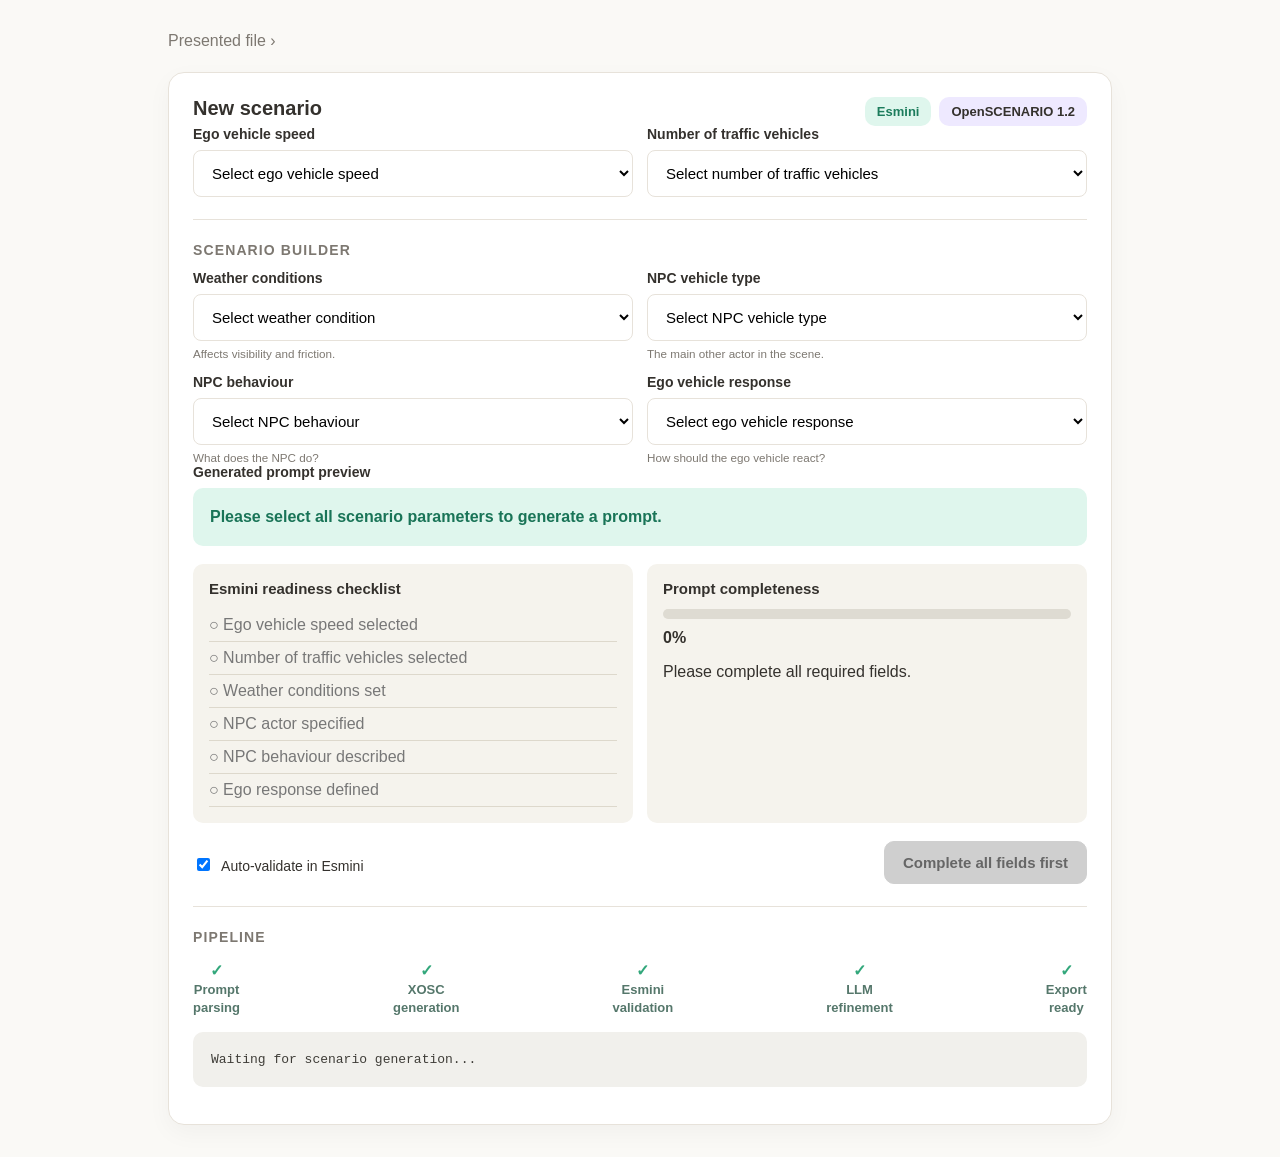
==== 02_Frontend_Code/narrative-xai-prototype/frontend/index.html @ abf3218c "Initial clean backup before Claude changes" ====
<!DOCTYPE html>
<html lang="en">
<head>
  <meta charset="UTF-8" />
  <meta name="viewport" content="width=device-width, initial-scale=1.0" />
  <title>Narrative XAI Driving Scenario Prototype</title>
  <link rel="stylesheet" href="style.css" />
</head>
<body>
  <main class="page">
    <div class="breadcrumb">Presented file ›</div>

    <section class="card">
      <div class="header-row">
        <h1>New scenario</h1>
        <div class="badges"><span>Esmini</span><span>OpenSCENARIO 1.2</span></div>
      </div>

      <div class="grid two">
        <label>Ego vehicle speed
          <select id="egoSpeed">
	    <option value="" selected disabled>Select ego vehicle speed</option>
            <option value="30">30 km/h</option>
            <option value="50">50 km/h</option>
            <option value="80">80 km/h</option>
            <option value="100">100 km/h</option>
          </select>
        </label>
        <label>Number of traffic vehicles
          <select id="trafficVehicles">
	    <option value="" selected disabled>Select number of traffic vehicles</option>
            <option value="1">1</option>
            <option value="2">2</option>
            <option value="3">3</option>
          </select>
        </label>
      </div>

      <hr />
      <h2>Scenario builder</h2>

      <div class="grid two">
        <label>Weather conditions
          <select id="weather">
	    <option value="" selected disabled>Select weather condition</option>
            <option value="rain">rain</option>
            <option value="clear">clear</option>
            <option value="fog">fog</option>
            <option value="snow">snow</option>
          </select>
          <small>Affects visibility and friction.</small>
        </label>
        <label>NPC vehicle type
          <select id="npcType">
	    <option value="" selected disabled>Select NPC vehicle type</option>
            <option value="fast car">a fast car</option>
            <option value="truck">a truck</option>
            <option value="pedestrian">a pedestrian</option>
            <option value="cyclist">a cyclist</option>
          </select>
          <small>The main other actor in the scene.</small>
        </label>
        <label>NPC behaviour
          <select id="npcBehavior">
	    <option value="" selected disabled>Select NPC behaviour</option>
            <option value="brakes suddenly">brakes suddenly</option>
            <option value="changes lane suddenly">changes lane suddenly</option>
            <option value="crosses the road">crosses the road</option>
            <option value="cuts in front of ego">cuts in front of ego</option>
          </select>
          <small>What does the NPC do?</small>
        </label>
        <label>Ego vehicle response
          <select id="egoResponse">
	    <option value="" selected disabled>Select ego vehicle response</option>
            <option value="steers to avoid">steers to avoid</option>
            <option value="brakes immediately">brakes immediately</option>
            <option value="slows down">slows down</option>
            <option value="keeps lane and reduces speed">keeps lane and reduces speed</option>
          </select>
          <small>How should the ego vehicle react?</small>
        </label>
      </div>

      <label>Generated prompt preview</label>
      <div id="promptPreview" class="prompt-box"></div>

      <div class="grid two status-grid">
        <div class="panel">
          <h3>Esmini readiness checklist</h3>
          <ul id="checklist"></ul>
        </div>
        <div class="panel">
          <h3>Prompt completeness</h3>
          <div class="progress"><div id="progressBar"></div></div>
          <strong id="progressText">0%</strong>
          <p id="progressMessage">Please complete all required fields.</p>
        </div>
      </div>

      <div class="action-row">
        <label class="checkbox"><input id="autoValidate" type="checkbox" checked /> Auto-validate in Esmini</label>
        <button id="generateBtn" disabled>Complete all fields first</button>
      </div>

      <hr />
      <h2>Pipeline</h2>
      <div class="pipeline">
        <div>✓<br><span>Prompt<br>parsing</span></div>
        <div>✓<br><span>XOSC<br>generation</span></div>
        <div>✓<br><span>Esmini<br>validation</span></div>
        <div>✓<br><span>LLM<br>refinement</span></div>
        <div>✓<br><span>Export<br>ready</span></div>
      </div>
      <pre id="logBox" class="log">Waiting for scenario generation...</pre>
    </section>

    <section id="resultCard" class="card hidden">
      <div class="header-row">
        <div>
          <h1 id="fileName">scenario_v1.xosc</h1>
          <p id="fileMeta">Generated just now</p>
        </div>
        <div class="badges"><span class="valid">Valid</span><span>Iteration 1</span></div>
      </div>
      <pre id="xmlPreview" class="code"></pre>
      <label>Refine with a follow-up prompt</label>
      <div class="refine-row">
        <input id="refineText" placeholder="e.g. Make the car merge more aggressively..." />
        <button id="refineBtn">Refine</button>
      </div>
      <div class="button-row">
        <button id="improveBtn">Improve actor behavior ↗</button>
        <button id="compareBtn">Compare versions</button>
        <button id="exportBtn">Export XOSC</button>
        <button id="runBtn">Run in esmini</button>
      </div>
      <button class="secondary" onclick="window.scrollTo({top:0,behavior:'smooth'})">← Start new scenario</button>
    </section>
  </main>
  <script src="app.js"></script>
</body>
</html>
---- 02_Frontend_Code/narrative-xai-prototype/frontend/style.css ----
:root {
  --bg: #faf9f6;
  --card: #ffffff;
  --line: #e7e2da;
  --text: #34312d;
  --muted: #7d7871;
  --green: #32a77b;
  --green-soft: #dff6ed;
  --purple-soft: #eee9ff;
}
* { box-sizing: border-box; }
body { margin: 0; font-family: Inter, Arial, sans-serif; background: var(--bg); color: var(--text); }
.page { max-width: 980px; margin: 32px auto; padding: 0 18px; }
.breadcrumb { color: var(--muted); margin-bottom: 22px; }
.card { background: var(--card); border: 1px solid var(--line); border-radius: 16px; padding: 24px; margin-bottom: 22px; box-shadow: 0 8px 24px rgba(0,0,0,.04); }
.header-row { display:flex; align-items:center; justify-content:space-between; gap: 16px; }
h1 { font-size: 20px; margin: 0 0 6px; }
h2 { text-transform: uppercase; font-size: 14px; letter-spacing: .08em; color: var(--muted); margin-top: 16px; }
h3 { margin: 0 0 12px; font-size: 15px; }
.badges span { display:inline-block; margin-left: 8px; padding: 7px 12px; border-radius: 10px; background: var(--purple-soft); font-weight: 700; font-size: 13px; }
.badges span:first-child { background: var(--green-soft); color: #1c7c5c; }
.badges .valid { background: #e8f5d9; color:#4f8f20; }
.grid { display: grid; gap: 14px; }
.two { grid-template-columns: repeat(2, 1fr); }
label { display:block; font-weight: 700; font-size: 14px; }
select, input { width:100%; margin-top: 8px; padding: 13px 14px; border: 1px solid var(--line); border-radius: 8px; font-size: 15px; background: white; }
small { display:block; color: var(--muted); margin-top: 6px; font-weight: 500; }
hr { border: none; border-top: 1px solid var(--line); margin: 22px 0; }
.prompt-box { margin-top: 8px; background: var(--green-soft); border-radius: 10px; color: #197457; padding: 17px; font-weight: 700; line-height: 1.5; }
.status-grid { margin: 18px 0; }
.panel { background: #f5f3ed; border-radius: 10px; padding: 16px; }
ul { margin: 0; padding: 0; list-style: none; }
li { padding: 7px 0; border-bottom: 1px solid #ddd8cc; }

.progress { height: 10px; border-radius: 12px; background: #dedbd2; overflow: hidden; margin: 10px 0; }
.progress div { height:100%; width:100%; background: var(--green); }
.action-row, .button-row, .refine-row { display:flex; gap: 12px; align-items:center; flex-wrap: wrap; }
.action-row { justify-content: space-between; }
.checkbox { font-weight: 500; }
.checkbox input { width: auto; margin-right: 8px; }
button { border: 1px solid var(--line); background: white; border-radius: 10px; padding: 12px 18px; font-size: 15px; cursor: pointer; font-weight: 700; }
button:hover { border-color: var(--green); }

.pipeline { display:flex; justify-content:space-between; text-align:center; color: var(--green); font-weight: 800; margin: 16px 0; }
.pipeline span { color: #55776b; font-size: 13px; font-weight: 700; }
.log, .code { background: #f1f0ec; border-radius: 10px; padding: 18px; overflow:auto; line-height: 1.5; color: #3f3d38; }
.code { min-height: 280px; }
.refine-row input { flex: 1; min-width: 220px; }
.hidden { display:none; }
.secondary { margin-top: 16px; }
@media (max-width: 760px) { .two { grid-template-columns: 1fr; } .header-row, .action-row { align-items:flex-start; flex-direction:column; } }
#generateBtn {
  background: var(--text);
  color: white;
  cursor: pointer;
}

#generateBtn:disabled {
  background: #cfcfcf;
  color: #666;
  cursor: not-allowed;
  border-color: #cfcfcf;
}

#generateBtn:disabled:hover {
  border-color: #cfcfcf;
}

#runBtn {
  background: var(--text);
  color: white;
}

#checklist li.done {
  color: #0b7a4b;
}

#checklist li.pending {
  color: #777;
}
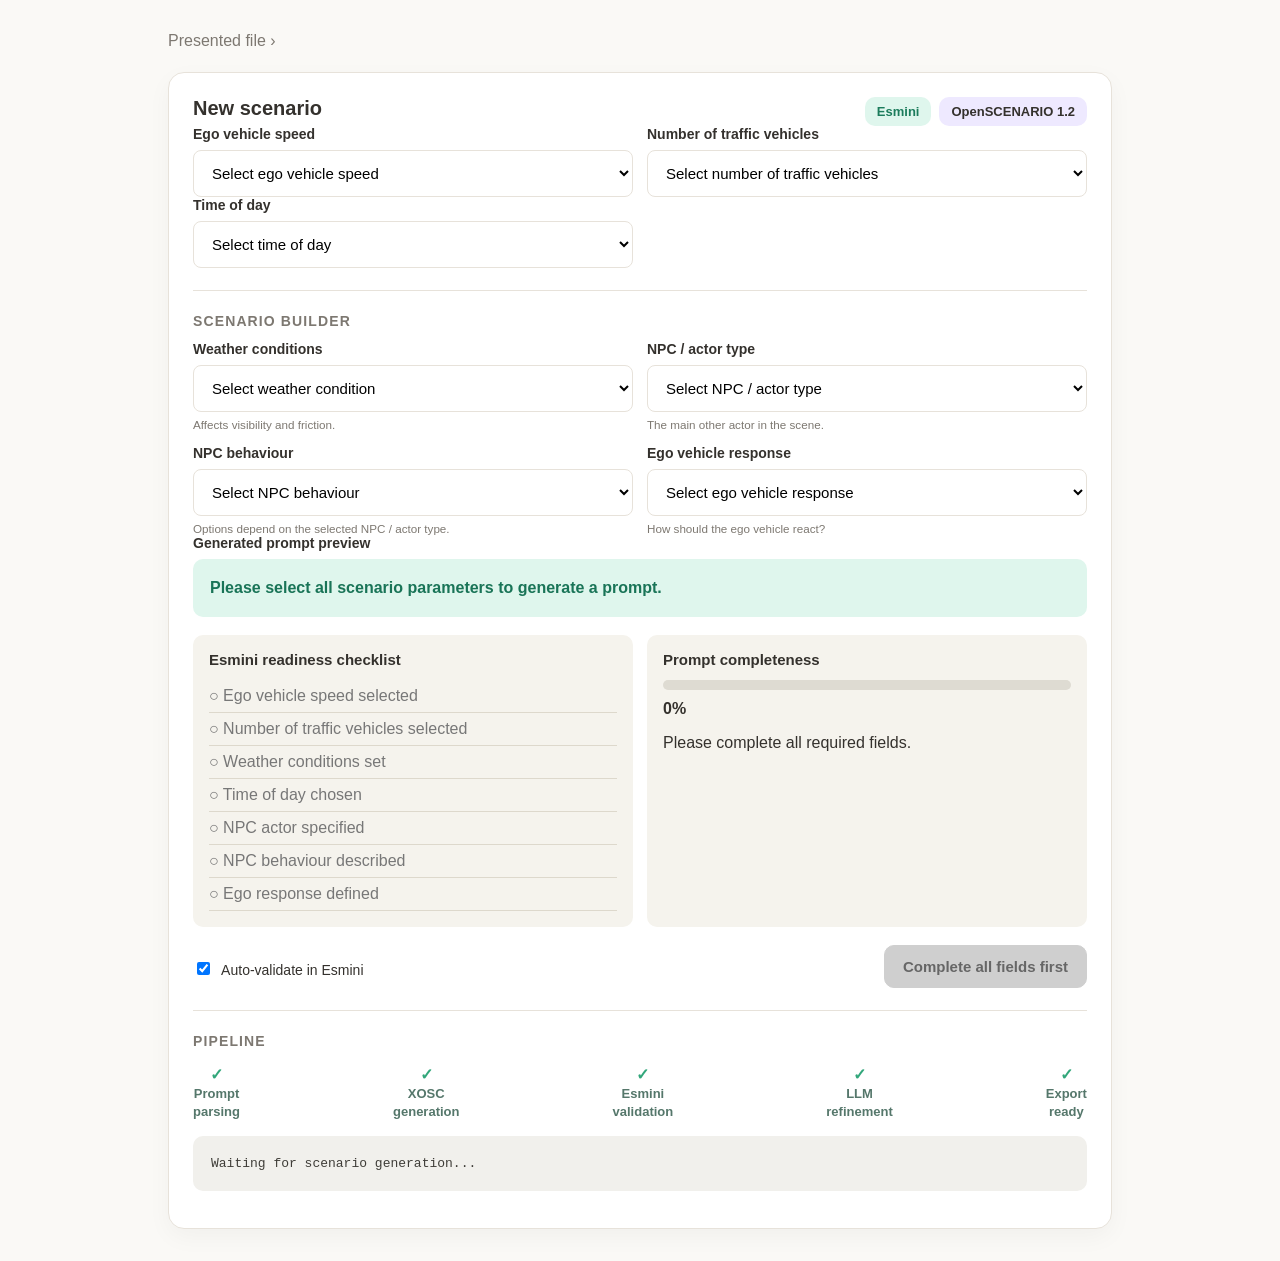
==== commit 36d85855: "Improve scenario generation and esmini integration" ====
--- a/02_Frontend_Code/narrative-xai-prototype/frontend/index.html
+++ b/02_Frontend_Code/narrative-xai-prototype/frontend/index.html
@@ -29,9 +29,19 @@
         <label>Number of traffic vehicles
           <select id="trafficVehicles">
 	    <option value="" selected disabled>Select number of traffic vehicles</option>
+            <option value="0">None (0)</option>
             <option value="1">1</option>
             <option value="2">2</option>
             <option value="3">3</option>
+          </select>
+        </label>
+      </div>
+      <div class="grid two">
+        <label>Time of day
+          <select id="timeOfDay">
+            <option value="" selected disabled>Select time of day</option>
+            <option value="Day">Day</option>
+            <option value="Night">Night</option>
           </select>
         </label>
       </div>
@@ -43,32 +53,28 @@
         <label>Weather conditions
           <select id="weather">
 	    <option value="" selected disabled>Select weather condition</option>
+            <option value="clear">clear</option>
             <option value="rain">rain</option>
-            <option value="clear">clear</option>
             <option value="fog">fog</option>
             <option value="snow">snow</option>
           </select>
           <small>Affects visibility and friction.</small>
         </label>
-        <label>NPC vehicle type
+        <label>NPC / actor type
           <select id="npcType">
-	    <option value="" selected disabled>Select NPC vehicle type</option>
-            <option value="fast car">a fast car</option>
-            <option value="truck">a truck</option>
-            <option value="pedestrian">a pedestrian</option>
-            <option value="cyclist">a cyclist</option>
+	    <option value="" selected disabled>Select NPC / actor type</option>
+            <option value="car">car</option>
+            <option value="truck">truck</option>
+            <option value="pedestrian">pedestrian</option>
+            <option value="cyclist">cyclist</option>
           </select>
           <small>The main other actor in the scene.</small>
         </label>
         <label>NPC behaviour
           <select id="npcBehavior">
-	    <option value="" selected disabled>Select NPC behaviour</option>
-            <option value="brakes suddenly">brakes suddenly</option>
-            <option value="changes lane suddenly">changes lane suddenly</option>
-            <option value="crosses the road">crosses the road</option>
-            <option value="cuts in front of ego">cuts in front of ego</option>
+	    <option value="" selected disabled>Select NPC / actor type first</option>
           </select>
-          <small>What does the NPC do?</small>
+          <small>Options depend on the selected NPC / actor type.</small>
         </label>
         <label>Ego vehicle response
           <select id="egoResponse">
@@ -118,10 +124,10 @@
     <section id="resultCard" class="card hidden">
       <div class="header-row">
         <div>
-          <h1 id="fileName">scenario_v1.xosc</h1>
+          <h1><a id="fileLink" href="#" target="_blank">scenario_v1.xosc</a></h1>
           <p id="fileMeta">Generated just now</p>
         </div>
-        <div class="badges"><span class="valid">Valid</span><span>Iteration 1</span></div>
+        <div class="badges"><span class="valid">Valid</span><span>Latest scenario</span></div>
       </div>
       <pre id="xmlPreview" class="code"></pre>
       <label>Refine with a follow-up prompt</label>
--- a/02_Frontend_Code/narrative-xai-prototype/frontend/style.css
+++ b/02_Frontend_Code/narrative-xai-prototype/frontend/style.css
@@ -44,7 +44,7 @@
 .pipeline { display:flex; justify-content:space-between; text-align:center; color: var(--green); font-weight: 800; margin: 16px 0; }
 .pipeline span { color: #55776b; font-size: 13px; font-weight: 700; }
 .log, .code { background: #f1f0ec; border-radius: 10px; padding: 18px; overflow:auto; line-height: 1.5; color: #3f3d38; }
-.code { min-height: 280px; }
+.code { min-height: 280px; max-height: 420px; overflow-y: auto; overflow-x: auto; }
 .refine-row input { flex: 1; min-width: 220px; }
 .hidden { display:none; }
 .secondary { margin-top: 16px; }
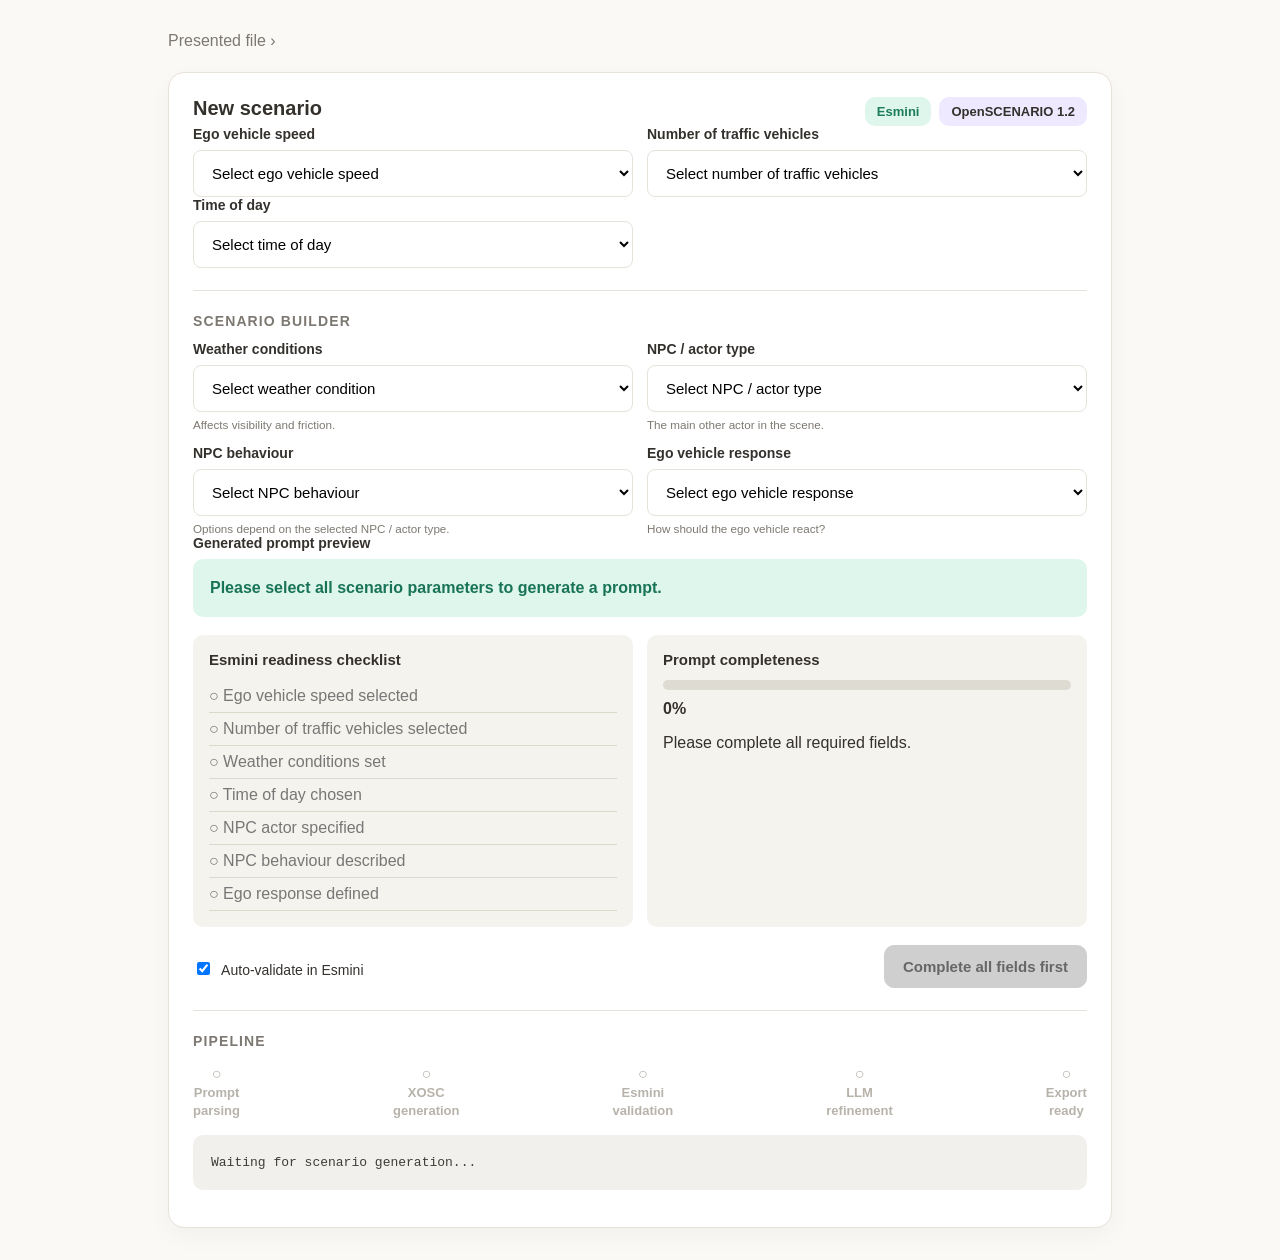
==== commit 810f7e75: "Structured refine system prompt + honest pipeline status indicator - llm_refine.py: rewrite the LLM " ====
--- a/02_Frontend_Code/narrative-xai-prototype/frontend/index.html
+++ b/02_Frontend_Code/narrative-xai-prototype/frontend/index.html
@@ -112,11 +112,11 @@
       <hr />
       <h2>Pipeline</h2>
       <div class="pipeline">
-        <div>✓<br><span>Prompt<br>parsing</span></div>
-        <div>✓<br><span>XOSC<br>generation</span></div>
-        <div>✓<br><span>Esmini<br>validation</span></div>
-        <div>✓<br><span>LLM<br>refinement</span></div>
-        <div>✓<br><span>Export<br>ready</span></div>
+        <div id="pl-parse" class="pending"><b>○</b><br><span>Prompt<br>parsing</span></div>
+        <div id="pl-generate" class="pending"><b>○</b><br><span>XOSC<br>generation</span></div>
+        <div id="pl-validate" class="pending"><b>○</b><br><span>Esmini<br>validation</span></div>
+        <div id="pl-refine" class="pending"><b>○</b><br><span>LLM<br>refinement</span></div>
+        <div id="pl-export" class="pending"><b>○</b><br><span>Export<br>ready</span></div>
       </div>
       <pre id="logBox" class="log">Waiting for scenario generation...</pre>
     </section>
@@ -141,7 +141,20 @@
         <button id="exportBtn">Export XOSC</button>
         <button id="runBtn">Run in esmini</button>
       </div>
-      <button class="secondary" onclick="window.scrollTo({top:0,behavior:'smooth'})">← Start new scenario</button>
+      <div id="comparePanel" class="panel hidden">
+        <h3>Compare scenarios</h3>
+        <div class="grid two">
+          <label>Version A
+            <select id="compareA"></select>
+          </label>
+          <label>Version B
+            <select id="compareB"></select>
+          </label>
+        </div>
+        <table id="compareTable" class="compare-table"></table>
+      </div>
+
+      <button id="newScenarioBtn" class="secondary">← Start new scenario</button>
     </section>
   </main>
   <script src="app.js"></script>
--- a/02_Frontend_Code/narrative-xai-prototype/frontend/style.css
+++ b/02_Frontend_Code/narrative-xai-prototype/frontend/style.css
@@ -41,12 +41,25 @@
 button { border: 1px solid var(--line); background: white; border-radius: 10px; padding: 12px 18px; font-size: 15px; cursor: pointer; font-weight: 700; }
 button:hover { border-color: var(--green); }
 
-.pipeline { display:flex; justify-content:space-between; text-align:center; color: var(--green); font-weight: 800; margin: 16px 0; }
-.pipeline span { color: #55776b; font-size: 13px; font-weight: 700; }
+.pipeline { display:flex; justify-content:space-between; text-align:center; font-weight: 800; margin: 16px 0; }
+.pipeline span { font-size: 13px; font-weight: 700; }
+/* Pending = muted grey; Done = green. Driven by app.js as steps complete. */
+.pipeline .pending { color: #b7b3aa; }
+.pipeline .pending span { color: #b7b3aa; }
+.pipeline .done { color: var(--green); }
+.pipeline .done span { color: #55776b; }
+.pipeline div { transition: color .25s ease; }
 .log, .code { background: #f1f0ec; border-radius: 10px; padding: 18px; overflow:auto; line-height: 1.5; color: #3f3d38; }
 .code { min-height: 280px; max-height: 420px; overflow-y: auto; overflow-x: auto; }
 .refine-row input { flex: 1; min-width: 220px; }
 .hidden { display:none; }
+#comparePanel { margin-top: 16px; }
+.compare-table { width: 100%; border-collapse: collapse; margin-top: 12px; font-size: 14px; }
+.compare-table th, .compare-table td { text-align: left; padding: 8px 10px; border-bottom: 1px solid #e3e0d8; }
+.compare-table th { color: #55776b; font-weight: 700; }
+.compare-table td:first-child { color: #6b6862; font-weight: 600; }
+.compare-table tr.diff td { background: #fff4d6; }
+.compare-table tr.diff td:first-child { color: #8a6d1f; }
 .secondary { margin-top: 16px; }
 @media (max-width: 760px) { .two { grid-template-columns: 1fr; } .header-row, .action-row { align-items:flex-start; flex-direction:column; } }
 #generateBtn {
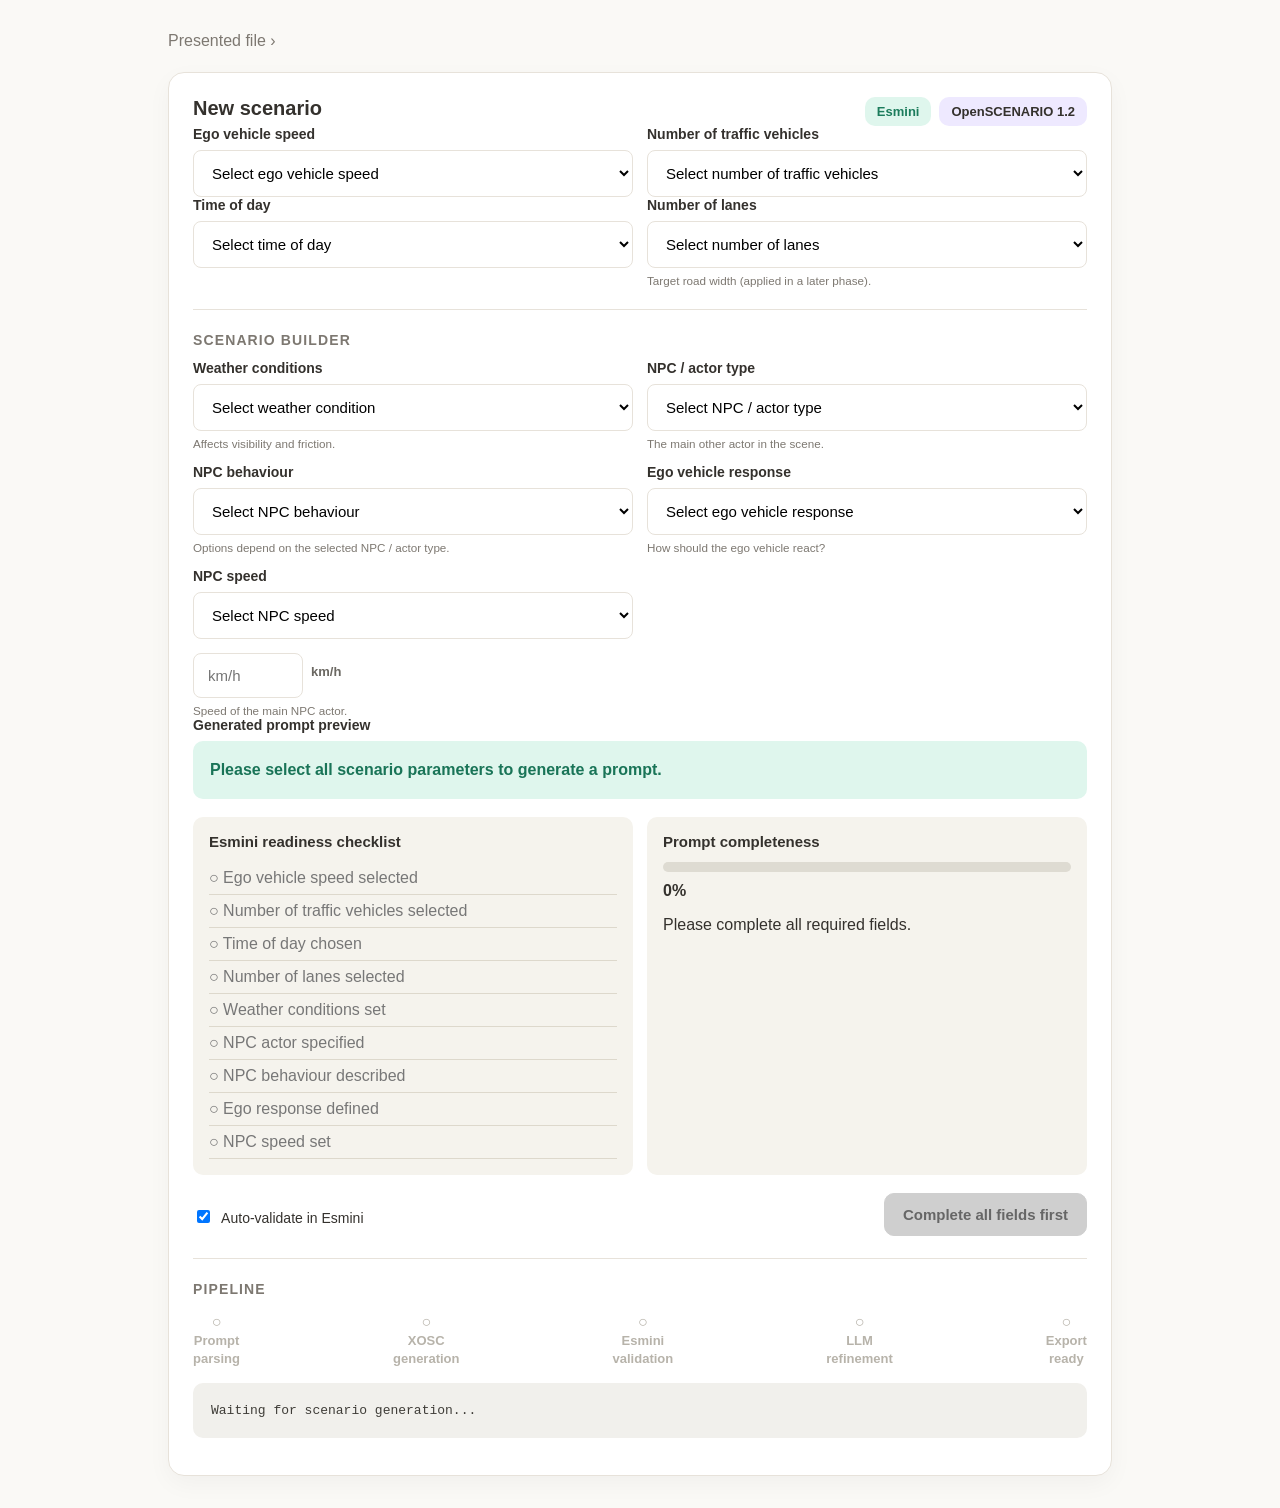
==== commit 7d9a3732: "Backup before implementation of unstructured system" ====
--- a/02_Frontend_Code/narrative-xai-prototype/frontend/index.html
+++ b/02_Frontend_Code/narrative-xai-prototype/frontend/index.html
@@ -44,6 +44,16 @@
             <option value="Night">Night</option>
           </select>
         </label>
+        <label>Number of lanes
+          <select id="laneCount">
+            <option value="" selected disabled>Select number of lanes</option>
+            <option value="2">2</option>
+            <option value="4">4</option>
+            <option value="6">6</option>
+            <option value="8">8</option>
+          </select>
+          <small>Target road width (applied in a later phase).</small>
+        </label>
       </div>
 
       <hr />
@@ -85,6 +95,21 @@
             <option value="keeps lane and reduces speed">keeps lane and reduces speed</option>
           </select>
           <small>How should the ego vehicle react?</small>
+        </label>
+        <label>NPC speed
+          <select id="npcSpeed">
+	    <option value="" selected disabled>Select NPC speed</option>
+            <option value="10">10 km/h</option>
+            <option value="20">20 km/h</option>
+            <option value="30">30 km/h</option>
+            <option value="50">50 km/h</option>
+            <option value="custom">Custom speed…</option>
+          </select>
+          <div id="npcSpeedCustomRow" class="custom-speed-row hidden">
+            <input id="npcSpeedCustom" type="number" min="1" max="200" step="1" placeholder="km/h" />
+            <span>km/h</span>
+          </div>
+          <small>Speed of the main NPC actor.</small>
         </label>
       </div>
 
@@ -139,6 +164,7 @@
         <button id="improveBtn">Improve actor behavior ↗</button>
         <button id="compareBtn">Compare versions</button>
         <button id="exportBtn">Export XOSC</button>
+        <button id="exportXodrBtn">Export XODR</button>
         <button id="runBtn">Run in esmini</button>
       </div>
       <div id="comparePanel" class="panel hidden">
--- a/02_Frontend_Code/narrative-xai-prototype/frontend/style.css
+++ b/02_Frontend_Code/narrative-xai-prototype/frontend/style.css
@@ -53,6 +53,9 @@
 .code { min-height: 280px; max-height: 420px; overflow-y: auto; overflow-x: auto; }
 .refine-row input { flex: 1; min-width: 220px; }
 .hidden { display:none; }
+.custom-speed-row { display:flex; align-items:center; gap:8px; margin-top:6px; }
+.custom-speed-row input { width: 110px; }
+.custom-speed-row span { color:#6b6862; font-size:13px; }
 #comparePanel { margin-top: 16px; }
 .compare-table { width: 100%; border-collapse: collapse; margin-top: 12px; font-size: 14px; }
 .compare-table th, .compare-table td { text-align: left; padding: 8px 10px; border-bottom: 1px solid #e3e0d8; }
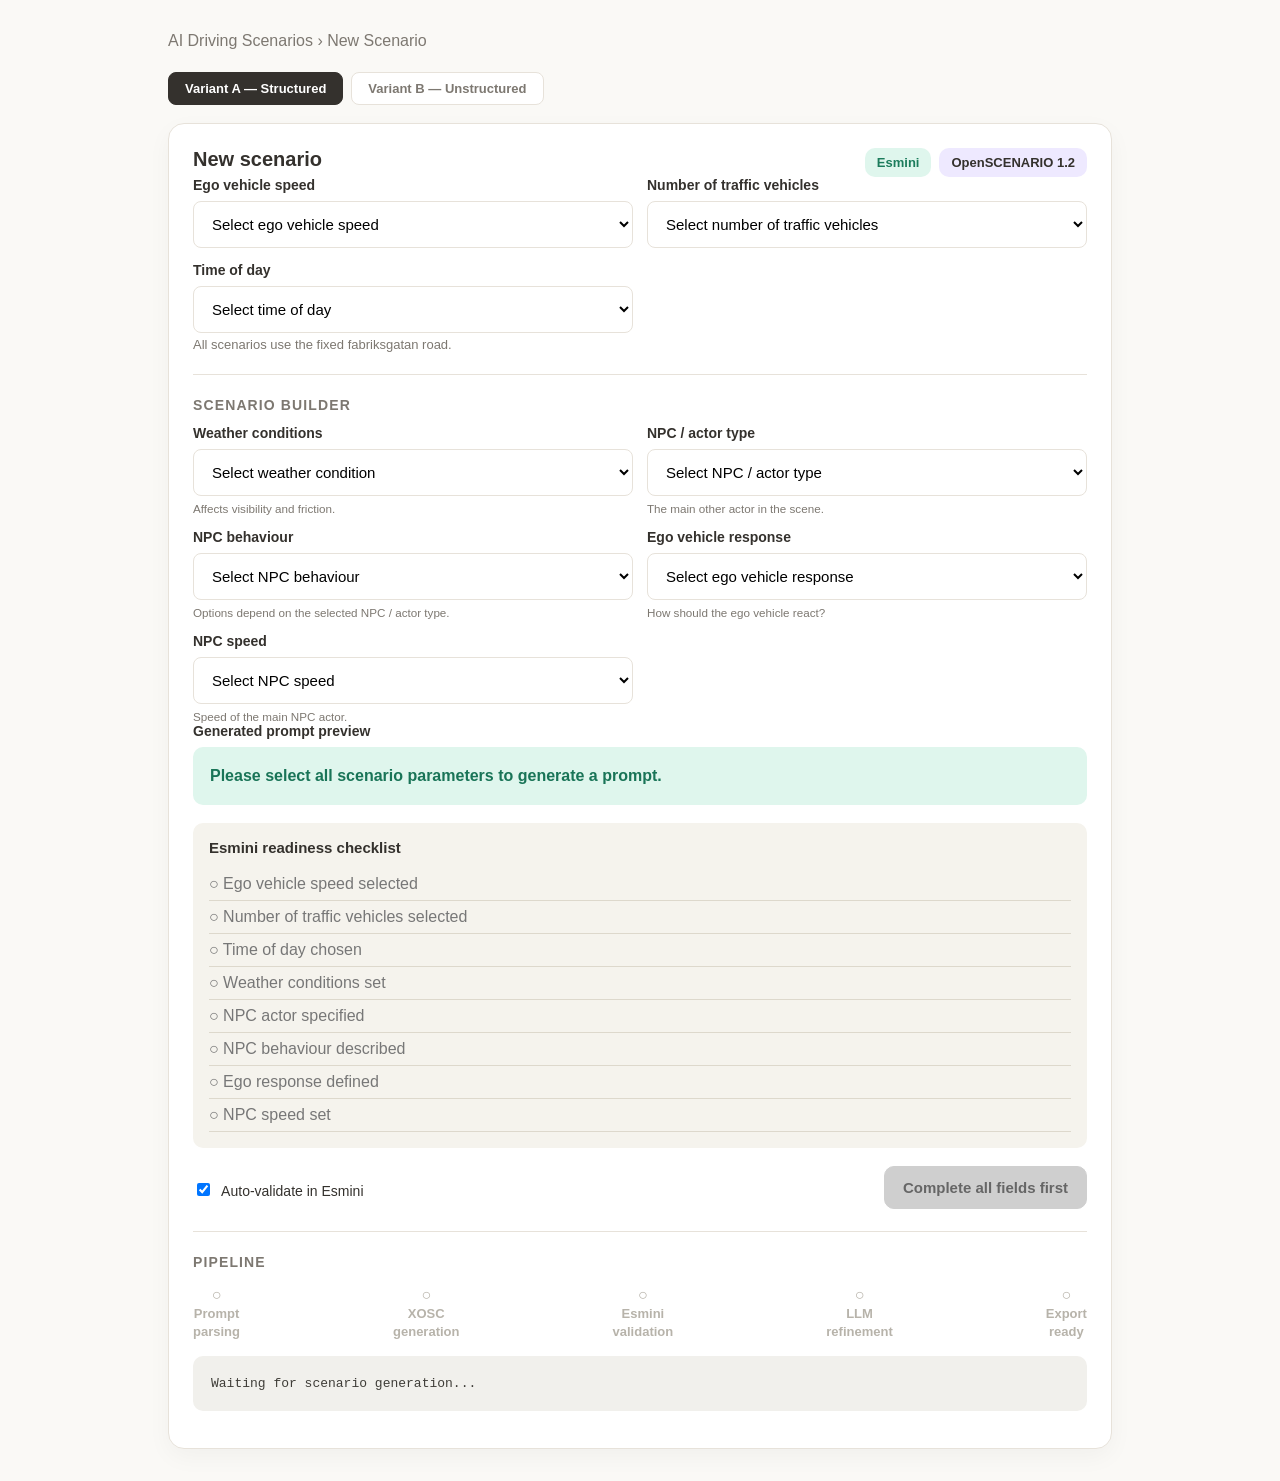
==== commit e1b3e9df: "Add actor color coding, weather visualization tuning, and timestamped filenames - Actor color scheme" ====
--- a/02_Frontend_Code/narrative-xai-prototype/frontend/index.html
+++ b/02_Frontend_Code/narrative-xai-prototype/frontend/index.html
@@ -8,7 +8,12 @@
 </head>
 <body>
   <main class="page">
-    <div class="breadcrumb">Presented file ›</div>
+    <div class="breadcrumb">AI Driving Scenarios › New Scenario</div>
+
+    <nav class="site-nav">
+      <a href="index.html" class="nav-active">Variant A — Structured</a>
+      <a href="variant-b.html">Variant B — Unstructured</a>
+    </nav>
 
     <section class="card">
       <div class="header-row">
@@ -24,7 +29,13 @@
             <option value="50">50 km/h</option>
             <option value="80">80 km/h</option>
             <option value="100">100 km/h</option>
+            <option value="custom">Custom speed</option>
           </select>
+          <div id="egoSpeedCustomRow" class="custom-speed-row hidden">
+            <input id="egoSpeedCustom" type="number" min="0" max="130" step="any" placeholder="km/h" disabled />
+            <span>km/h</span>
+          </div>
+          <small id="egoSpeedError" class="field-error hidden"></small>
         </label>
         <label>Number of traffic vehicles
           <select id="trafficVehicles">
@@ -35,8 +46,6 @@
             <option value="3">3</option>
           </select>
         </label>
-      </div>
-      <div class="grid two">
         <label>Time of day
           <select id="timeOfDay">
             <option value="" selected disabled>Select time of day</option>
@@ -44,17 +53,8 @@
             <option value="Night">Night</option>
           </select>
         </label>
-        <label>Number of lanes
-          <select id="laneCount">
-            <option value="" selected disabled>Select number of lanes</option>
-            <option value="2">2</option>
-            <option value="4">4</option>
-            <option value="6">6</option>
-            <option value="8">8</option>
-          </select>
-          <small>Target road width (applied in a later phase).</small>
-        </label>
       </div>
+      <small class="road-note">All scenarios use the fixed fabriksgatan road.</small>
 
       <hr />
       <h2>Scenario builder</h2>
@@ -103,12 +103,13 @@
             <option value="20">20 km/h</option>
             <option value="30">30 km/h</option>
             <option value="50">50 km/h</option>
-            <option value="custom">Custom speed…</option>
+            <option value="custom">Custom speed</option>
           </select>
           <div id="npcSpeedCustomRow" class="custom-speed-row hidden">
-            <input id="npcSpeedCustom" type="number" min="1" max="200" step="1" placeholder="km/h" />
+            <input id="npcSpeedCustom" type="number" min="0" max="130" step="any" placeholder="km/h" disabled />
             <span>km/h</span>
           </div>
+          <small id="npcSpeedError" class="field-error hidden"></small>
           <small>Speed of the main NPC actor.</small>
         </label>
       </div>
@@ -116,17 +117,9 @@
       <label>Generated prompt preview</label>
       <div id="promptPreview" class="prompt-box"></div>
 
-      <div class="grid two status-grid">
-        <div class="panel">
-          <h3>Esmini readiness checklist</h3>
-          <ul id="checklist"></ul>
-        </div>
-        <div class="panel">
-          <h3>Prompt completeness</h3>
-          <div class="progress"><div id="progressBar"></div></div>
-          <strong id="progressText">0%</strong>
-          <p id="progressMessage">Please complete all required fields.</p>
-        </div>
+      <div class="panel status-grid">
+        <h3>Esmini readiness checklist</h3>
+        <ul id="checklist"></ul>
       </div>
 
       <div class="action-row">
@@ -154,6 +147,7 @@
         </div>
         <div class="badges"><span class="valid">Valid</span><span>Latest scenario</span></div>
       </div>
+      <div id="actorLegend" class="actor-legend"></div>
       <pre id="xmlPreview" class="code"></pre>
       <label>Refine with a follow-up prompt</label>
       <div class="refine-row">
--- a/02_Frontend_Code/narrative-xai-prototype/frontend/style.css
+++ b/02_Frontend_Code/narrative-xai-prototype/frontend/style.css
@@ -31,9 +31,6 @@
 .panel { background: #f5f3ed; border-radius: 10px; padding: 16px; }
 ul { margin: 0; padding: 0; list-style: none; }
 li { padding: 7px 0; border-bottom: 1px solid #ddd8cc; }
-
-.progress { height: 10px; border-radius: 12px; background: #dedbd2; overflow: hidden; margin: 10px 0; }
-.progress div { height:100%; width:100%; background: var(--green); }
 .action-row, .button-row, .refine-row { display:flex; gap: 12px; align-items:center; flex-wrap: wrap; }
 .action-row { justify-content: space-between; }
 .checkbox { font-weight: 500; }
@@ -48,13 +45,64 @@
 .pipeline .pending span { color: #b7b3aa; }
 .pipeline .done { color: var(--green); }
 .pipeline .done span { color: #55776b; }
+.pipeline .failed { color: #c0392b; }
+.pipeline .failed span { color: #c0392b; }
 .pipeline div { transition: color .25s ease; }
 .log, .code { background: #f1f0ec; border-radius: 10px; padding: 18px; overflow:auto; line-height: 1.5; color: #3f3d38; }
 .code { min-height: 280px; max-height: 420px; overflow-y: auto; overflow-x: auto; }
 .refine-row input { flex: 1; min-width: 220px; }
 .hidden { display:none; }
 .custom-speed-row { display:flex; align-items:center; gap:8px; margin-top:6px; }
+.custom-speed-row.hidden { display: none; }
 .custom-speed-row input { width: 110px; }
+
+/* ---- Site navigation ---- */
+.site-nav { display:flex; gap: 8px; margin-bottom: 18px; }
+.site-nav a { padding: 8px 16px; border-radius: 8px; border: 1px solid var(--line); text-decoration: none; font-size: 13px; font-weight: 600; color: var(--muted); background: var(--card); }
+.site-nav a.nav-active { background: var(--text); color: white; border-color: var(--text); }
+.site-nav a:hover:not(.nav-active) { border-color: var(--green); color: var(--text); }
+.road-note { color: var(--muted); margin: 4px 0 14px; font-weight: 500; font-size: 13px; }
+.field-error { color: #c0392b; }
+.actor-legend { display: flex; flex-wrap: wrap; gap: 14px; margin: 12px 0 4px; }
+.legend-item { display: flex; align-items: center; gap: 6px; font-size: 13px; font-weight: 600; color: var(--text); }
+.legend-dot { width: 10px; height: 10px; border-radius: 50%; flex-shrink: 0; }
+
+/* ---- Variant B (unstructured) ---- */
+
+/* textarea header: label left, example button right */
+.textarea-header { display:flex; align-items:baseline; justify-content:space-between; margin-bottom: 6px; }
+.textarea-header label { margin-bottom: 0; }
+.example-btn { padding: 5px 12px; font-size: 12px; font-weight: 600; border: 1px solid var(--line); border-radius: 6px; background: var(--bg); color: var(--muted); cursor: pointer; white-space: nowrap; }
+.example-btn:hover { border-color: var(--green); color: var(--text); }
+
+/* hint chips below textarea */
+.hint-chips { display:flex; flex-wrap:wrap; gap: 6px; margin: 8px 0 4px; }
+.hint-chips span { background: #f0ede6; color: #6b6862; font-size: 12px; font-weight: 600; padding: 3px 10px; border-radius: 20px; }
+
+/* pipeline running state — amber pulse while backend is working */
+@keyframes pl-pulse { 0%,100% { opacity:1; } 50% { opacity:.4; } }
+.pipeline .running { color: #d4890a; }
+.pipeline .running span { color: #8a5c06; }
+.pipeline .running b { animation: pl-pulse 1.2s ease-in-out infinite; display:inline-block; }
+
+/* sub-label under a pipeline step (e.g. "not used") */
+.pl-note { display:block; font-size: 10px; color: #b7b3aa; font-weight: 500; margin-top: 2px; line-height: 1.2; }
+.pipeline .done .pl-note { color: #55776b; }
+.pipeline .failed .pl-note { color: #c0392b; }
+
+.badges .variant { background: #efece4; color: #6b6862; }
+.scene-text { width: 100%; box-sizing: border-box; min-height: 120px; resize: vertical;
+  border: 1px solid #e3e0d8; border-radius: 10px; padding: 14px; font: inherit;
+  line-height: 1.5; color: #3f3d38; background: #fff; }
+.scene-text::placeholder { color: #a7a399; }
+.clarify { background: #fdecea; border: 1px solid #f5c6c0; border-radius: 10px;
+  padding: 14px 16px; margin-top: 12px; color: #8a2a20; }
+.clarify ul { margin: 6px 0 0; padding-left: 20px; }
+.muted { color: #8a877f; font-size: 13px; margin: 2px 0 8px; }
+.parsed-table { width: 100%; border-collapse: collapse; font-size: 14px; }
+.parsed-table th, .parsed-table td { text-align: left; padding: 7px 10px; border-bottom: 1px solid #e3e0d8; }
+.parsed-table th { color: #55776b; font-weight: 700; }
+.parsed-table td:first-child { color: #6b6862; font-weight: 600; width: 45%; }
 .custom-speed-row span { color:#6b6862; font-size:13px; }
 #comparePanel { margin-top: 16px; }
 .compare-table { width: 100%; border-collapse: collapse; margin-top: 12px; font-size: 14px; }
